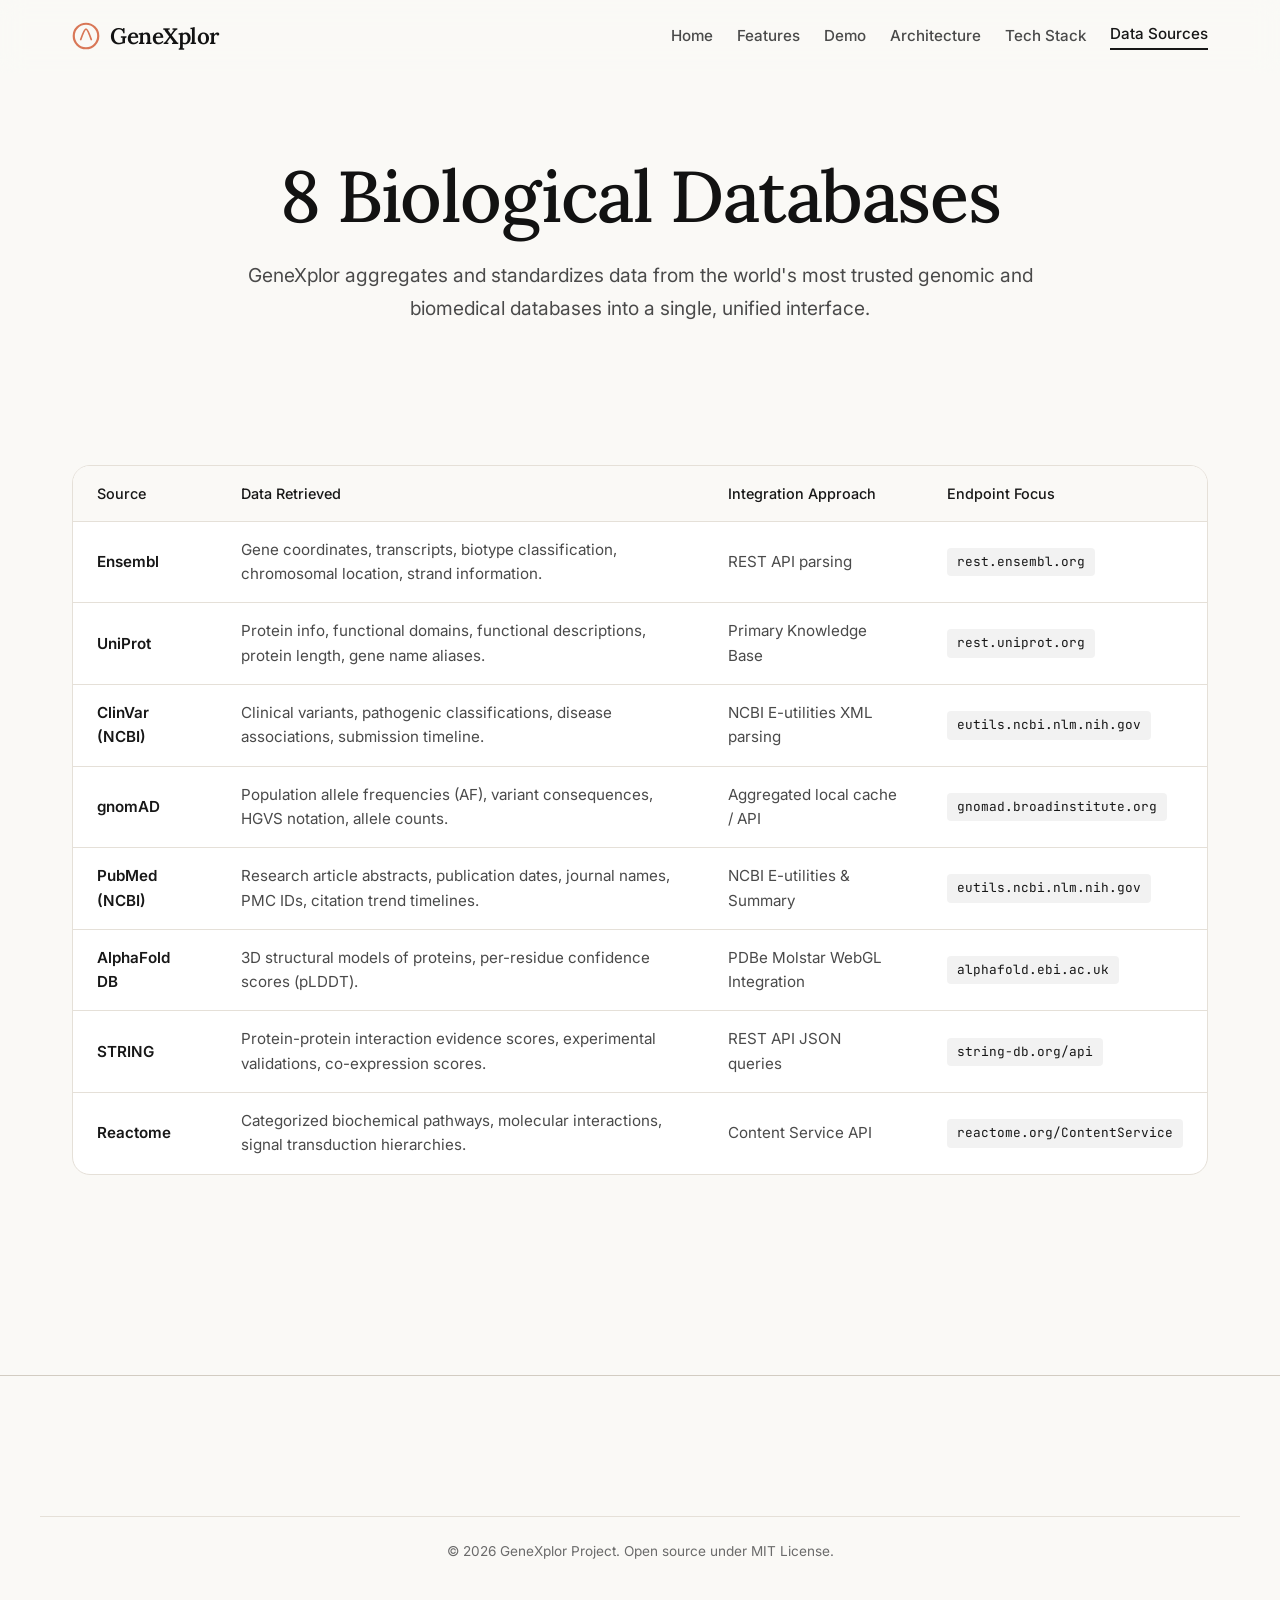
==== data-sources.html @ 65b0dbec "Refactor: Multi-page architecture & light Anthropic theme" ====
<!DOCTYPE html>
<html lang="en">
<head>
  <meta charset="UTF-8">
  <meta name="viewport" content="width=device-width, initial-scale=1.0">
  <title>GeneXplor — Data Sources</title>
  <link rel="stylesheet" href="styles.css">
  <link rel="icon" type="image/svg+xml" href="favicon.svg">
</head>
<body>
  <nav id="navbar">
    <div class="nav-inner">
      <a href="index.html" class="nav-logo">
        <svg fill="none" class="logo-icon" viewBox="0 0 32 32">
          <circle cx="16" cy="16" r="14" stroke="#D97757" stroke-width="2.5"/>
          <path d="M10 20c2-6 4-12 6-12s4 6 6 12" stroke="#D97757" stroke-width="2" stroke-linecap="round"/>
        </svg>
        GeneXplor
      </a>
      <div class="nav-links" id="navLinks">
        <a href="index.html" class="nav-link">Home</a>
        <a href="features.html" class="nav-link">Features</a>
        <a href="demo.html" class="nav-link">Demo</a>
        <a href="architecture.html" class="nav-link">Architecture</a>
        <a href="tech-stack.html" class="nav-link">Tech Stack</a>
        <a href="data-sources.html" class="nav-link active">Data Sources</a>
      </div>
    </div>
  </nav>

  <main>
    <div class="page-header">
      <h1 class="page-title">8 Biological Databases</h1>
      <p class="page-subtitle">GeneXplor aggregates and standardizes data from the world's most trusted genomic and biomedical databases into a single, unified interface.</p>
    </div>

    <section class="section">
      <div class="section-inner">
        <div class="ds-table-wrapper">
          <table>
            <thead>
              <tr>
                <th>Source</th>
                <th>Data Retrieved</th>
                <th>Integration Approach</th>
                <th>Endpoint Focus</th>
              </tr>
            </thead>
            <tbody>
              <tr>
                <td><strong>Ensembl</strong></td>
                <td>Gene coordinates, transcripts, biotype classification, chromosomal location, strand information.</td>
                <td>REST API parsing</td>
                <td><span class="ds-badge">rest.ensembl.org</span></td>
              </tr>
              <tr>
                <td><strong>UniProt</strong></td>
                <td>Protein info, functional domains, functional descriptions, protein length, gene name aliases.</td>
                <td>Primary Knowledge Base</td>
                <td><span class="ds-badge">rest.uniprot.org</span></td>
              </tr>
              <tr>
                <td><strong>ClinVar (NCBI)</strong></td>
                <td>Clinical variants, pathogenic classifications, disease associations, submission timeline.</td>
                <td>NCBI E-utilities XML parsing</td>
                <td><span class="ds-badge">eutils.ncbi.nlm.nih.gov</span></td>
              </tr>
              <tr>
                <td><strong>gnomAD</strong></td>
                <td>Population allele frequencies (AF), variant consequences, HGVS notation, allele counts.</td>
                <td>Aggregated local cache / API</td>
                <td><span class="ds-badge">gnomad.broadinstitute.org</span></td>
              </tr>
              <tr>
                <td><strong>PubMed (NCBI)</strong></td>
                <td>Research article abstracts, publication dates, journal names, PMC IDs, citation trend timelines.</td>
                <td>NCBI E-utilities & Summary</td>
                <td><span class="ds-badge">eutils.ncbi.nlm.nih.gov</span></td>
              </tr>
              <tr>
                <td><strong>AlphaFold DB</strong></td>
                <td>3D structural models of proteins, per-residue confidence scores (pLDDT).</td>
                <td>PDBe Molstar WebGL Integration</td>
                <td><span class="ds-badge">alphafold.ebi.ac.uk</span></td>
              </tr>
              <tr>
                <td><strong>STRING</strong></td>
                <td>Protein-protein interaction evidence scores, experimental validations, co-expression scores.</td>
                <td>REST API JSON queries</td>
                <td><span class="ds-badge">string-db.org/api</span></td>
              </tr>
              <tr>
                <td><strong>Reactome</strong></td>
                <td>Categorized biochemical pathways, molecular interactions, signal transduction hierarchies.</td>
                <td>Content Service API</td>
                <td><span class="ds-badge">reactome.org/ContentService</span></td>
              </tr>
            </tbody>
          </table>
        </div>
      </div>
    </section>
  </main>

  <footer class="site-footer">
    <div class="footer-bottom">
      <p>&copy; 2026 GeneXplor Project. Open source under MIT License.</p>
    </div>
  </footer>
  <script src="script.js"></script>
</body>
</html>
---- styles.css ----
/* ════════════════════════════════════════════════════
   GeneXplor Website — Elegant Anthropic Theme
   ════════════════════════════════════════════════════ */

@import url('https://fonts.googleapis.com/css2?family=Inter:wght@400;500;600&family=Lora:ital,wght@0,400;0,500;0,600;0,700;1,400&family=JetBrains+Mono:wght@400;500&display=swap');

/* ── Reset & Base ── */
*, *::before, *::after { box-sizing: border-box; margin: 0; padding: 0; }

:root {
  /* Backgrounds: Warm & Light */
  --bg-main: #FAF9F6;
  --bg-surface: #FFFFFF;
  --bg-card: #FDFCFB;
  --bg-nav: rgba(250, 249, 246, 0.85);

  /* Texts: High Contrast */
  --text-primary: #171717;
  --text-secondary: #4a4a4a;
  --text-muted: #6b6b6b;
  --text-heading: #121212;

  /* Borders */
  --border-light: #e5e0d8;
  --border-strong: #d2ccc2;
  --border-hover: #b0a79a;

  /* Accents */
  --accent-primary: #D97757; /* Terra Cotta / Earthy Orange */
  --accent-hover: #C56142;
  --accent-secondary: #D4A843;
  --accent-blue: #3E6589;
  --accent-green: #487A65;

  /* Spacing */
  --section-padding: 100px 0;
  --inner-max: 1200px;
  --radius-sm: 6px;
  --radius-md: 12px;
  --radius-lg: 18px;
  --radius-xl: 24px;
}

html { scroll-behavior: smooth; }

body {
  font-family: 'Inter', -apple-system, sans-serif;
  background: var(--bg-main);
  color: var(--text-secondary);
  line-height: 1.6;
  overflow-x: hidden;
  -webkit-font-smoothing: antialiased;
}

/* Typography: Elegant Serif for Headings */
h1, h2, h3, h4 { 
  font-family: 'Lora', serif; 
  color: var(--text-heading); 
  font-weight: 500;
  line-height: 1.2; 
}

h1 { font-size: 4.5rem; letter-spacing: -0.02em; }
h2 { font-size: 2.8rem; letter-spacing: -0.01em; }
h3 { font-size: 1.4rem; font-weight: 600; }

code, pre { font-family: 'JetBrains Mono', monospace; font-size: 0.85em; }

a { color: var(--text-primary); text-decoration: none; transition: opacity 0.2s, color 0.2s; }
a:hover { color: var(--accent-primary); }
strong { color: var(--text-primary); font-weight: 600; }
img { max-width: 100%; display: block; }

/* ── Navbar ── */
#navbar {
  position: sticky; top: 0; left: 0; right: 0; z-index: 100;
  background: var(--bg-nav);
  backdrop-filter: blur(12px);
  -webkit-backdrop-filter: blur(12px);
  border-bottom: 1px solid transparent;
  transition: border-color 0.3s;
}
#navbar.scrolled { border-bottom: 1px solid var(--border-light); }

.nav-inner {
  max-width: var(--inner-max); margin: 0 auto; padding: 0 32px;
  display: flex; align-items: center; justify-content: space-between; height: 72px;
}
.nav-logo {
  display: flex; align-items: center; gap: 10px;
  font-family: 'Lora', serif; font-weight: 600; font-size: 1.4rem;
  color: var(--text-heading); text-decoration: none; letter-spacing: -0.02em;
}
.logo-icon { width: 28px; height: 28px; }

.nav-links { display: flex; gap: 24px; align-items: center; }
.nav-link {
  font-size: 0.95rem; font-weight: 500; color: var(--text-secondary);
  transition: color 0.2s;
}
.nav-link:hover, .nav-link.active { color: var(--text-primary); }
.nav-link.active { border-bottom: 2px solid var(--text-primary); padding-bottom: 2px; }

.nav-mobile-toggle { display: none; background: none; border: none; cursor: pointer; padding: 8px; }
.nav-mobile-toggle span {
  display: block; width: 22px; height: 2px; background: var(--text-primary);
  margin: 5px 0; transition: 0.3s;
}

/* Buttons */
.btn {
  display: inline-flex; align-items: center; justify-content: center; gap: 8px;
  padding: 12px 24px; border-radius: var(--radius-md);
  font-family: 'Inter', sans-serif; font-size: 0.95rem; font-weight: 500;
  cursor: pointer; transition: all 0.2s; text-decoration: none; border: 1px solid transparent;
}
.btn-primary {
  background: var(--text-primary); color: #FFF;
}
.btn-primary:hover {
  background: #333; color: #FFF; transform: translateY(-1px);
}
.btn-outline {
  background: transparent; color: var(--text-primary);
  border: 1px solid var(--border-strong);
}
.btn-outline:hover {
  border-color: var(--text-primary); background: var(--bg-surface);
}

/* ── Page Layouts ── */
.page-header {
  padding: 80px 0 40px; text-align: center; max-width: 800px; margin: 0 auto;
}
.page-title { margin-bottom: 20px; font-weight: 500; }
.page-subtitle { font-size: 1.2rem; color: var(--text-secondary); line-height: 1.7; }

.section { padding: var(--section-padding); flex: 1; }
.section-inner { max-width: var(--inner-max); margin: 0 auto; padding: 0 32px; }

.section-header { text-align: left; margin-bottom: 50px; }
.section-header h2 { font-size: 2.5rem; margin-bottom: 16px; font-weight: 500; }
.section-header p { font-size: 1.1rem; max-width: 700px; color: var(--text-secondary); }

/* ── Hero ── */
.hero-section {
  display: flex; align-items: center; justify-content: center;
  min-height: 85vh; padding-top: 40px; text-align: center;
}
.hero-inner { max-width: 900px; padding: 0 32px; }
.hero-title { font-size: 5rem; line-height: 1.05; margin-bottom: 24px; font-weight: 500; letter-spacing: -0.03em; }
.hero-subtitle { font-size: 1.25rem; color: var(--text-secondary); margin-bottom: 40px; line-height: 1.6; max-width: 700px; margin-left: auto; margin-right: auto; }
.hero-cta-row { display: flex; gap: 16px; justify-content: center; margin-bottom: 60px; }

/* Blob Accents in Home */
.blob { position: absolute; z-index: -1; opacity: 0.8; }
.blob-1 { top: 10%; right: 5%; width: 400px; }
.blob-2 { bottom: 10%; left: -5%; width: 300px; opacity: 0.5; }

/* Stats (Home) */
.stats-strip {
  border-top: 1px solid var(--border-light);
  border-bottom: 1px solid var(--border-light);
  padding: 40px 0; background: var(--bg-surface);
}
.stats-inner {
  max-width: var(--inner-max); margin: 0 auto; padding: 0 32px;
  display: flex; justify-content: space-around; flex-wrap: wrap; gap: 30px;
}
.stat-item { text-align: center; }
.stat-number { font-family: 'Lora', serif; font-size: 2.5rem; font-weight: 500; color: var(--text-primary); }
.stat-label { font-size: 0.85rem; color: var(--text-muted); text-transform: uppercase; letter-spacing: 0.05em; margin-top: 4px; }

/* ── Generic Grids ── */
.grid-3 { display: grid; grid-template-columns: repeat(3, 1fr); gap: 24px; }
.grid-2 { display: grid; grid-template-columns: repeat(2, 1fr); gap: 32px; }

/* ── Feature Cards ── */
.feature-card {
  background: var(--bg-surface); border: 1px solid var(--border-light);
  border-radius: var(--radius-lg); padding: 36px;
  transition: box-shadow 0.3s, transform 0.3s;
}
.feature-card:hover {
  box-shadow: 0 12px 24px rgba(0,0,0,0.04); transform: translateY(-2px);
  border-color: var(--border-hover);
}
.feature-icon {
  margin-bottom: 24px; color: var(--accent-primary);
}
.feature-icon svg { width: 32px; height: 32px; stroke-width: 1.5; }
.feature-card h3 { font-family: 'Inter', sans-serif; font-size: 1.25rem; font-weight: 500; margin-bottom: 12px; }
.feature-card p { font-size: 0.95rem; color: var(--text-secondary); line-height: 1.6; }

/* ── Demo Gallery ── */
.demo-gallery { display: flex; flex-direction: column; gap: 60px; }
.demo-item { display: flex; flex-direction: column; gap: 20px; }
.demo-browser {
  background: var(--bg-card); border: 1px solid var(--border-strong);
  border-radius: var(--radius-lg); padding: 8px; 
  box-shadow: 0 20px 40px rgba(0,0,0,0.06);
}
.demo-browser img { border-radius: var(--radius-sm); border: 1px solid var(--border-light); }
.demo-info { text-align: left; max-width: 600px; margin: 0 auto; text-align: center; }
.demo-info h3 { font-size: 1.5rem; margin-bottom: 8px; }
.demo-info p { color: var(--text-secondary); }

/* ── Architecture Layers ── */
.arch-layer {
  background: var(--bg-surface); border: 1px solid var(--border-light);
  border-radius: var(--radius-xl); padding: 48px; margin-bottom: 32px;
}
.arch-layer-header { margin-bottom: 32px; border-bottom: 1px solid var(--border-light); padding-bottom: 24px; }
.arch-layer-header h3 { font-size: 1.8rem; margin-bottom: 8px; }
.arch-layer-header p { font-size: 1.05rem; color: var(--text-secondary); max-width: 800px; }

.arch-sub-grid { display: grid; grid-template-columns: repeat(3, 1fr); gap: 20px; }
.arch-sub-card {
  padding: 24px; border-radius: var(--radius-md); background: var(--bg-main);
  border: 1px solid var(--border-light);
}
.arch-sub-card strong { font-size: 1.05rem; display: block; margin-bottom: 8px; font-weight: 500; color: var(--text-primary); }
.arch-sub-card p { font-size: 0.9rem; color: var(--text-secondary); }

/* ── Tech Stack ── */
.tech-category { margin-bottom: 60px; }
.tech-category h3 { font-size: 1.5rem; margin-bottom: 24px; padding-bottom: 12px; border-bottom: 1px solid var(--border-light); }
.tech-grid { display: grid; grid-template-columns: repeat(auto-fill, minmax(280px, 1fr)); gap: 16px; }
.tech-card {
  display: flex; gap: 16px; padding: 20px; border-radius: var(--radius-md);
  background: var(--bg-surface); border: 1px solid var(--border-light);
  align-items: center;
}
.tech-emoji { font-size: 1.5rem; }
.tech-info strong { display: block; font-size: 1rem; font-weight: 500; }
.tech-info p { font-size: 0.85rem; color: var(--text-muted); margin-top: 4px; }

/* ── Data Sources Tables ── */
.ds-table-wrapper {
  overflow-x: auto; background: var(--bg-surface); border-radius: var(--radius-lg);
  border: 1px solid var(--border-light); margin-bottom: 40px;
}
table { width: 100%; border-collapse: collapse; text-align: left; }
th, td { padding: 16px 24px; border-bottom: 1px solid var(--border-light); }
th { font-family: 'Inter', sans-serif; font-weight: 500; color: var(--text-primary); font-size: 0.9rem; background: var(--bg-main); }
td { font-size: 0.95rem; color: var(--text-secondary); }
tr:last-child td { border-bottom: none; }
.ds-badge { display: inline-block; padding: 4px 10px; border-radius: 4px; background: rgba(0,0,0,0.05); font-family: 'JetBrains Mono'; font-size: 0.8rem; color: var(--text-primary); }

/* ── Code Blocks / Get Started ── */
.setup-container { max-width: 800px; margin: 0 auto; }
.code-block {
  background: #111; color: #f8f8f2; padding: 24px; border-radius: var(--radius-lg);
  overflow-x: auto; margin: 32px 0; font-family: 'JetBrains Mono', monospace; font-size: 0.9rem; line-height: 1.7;
}
.code-comment { color: #8b949e; }
.code-cmd { color: #58a6ff; }
.setup-step { margin-bottom: 32px; }
.setup-step h3 { font-family: 'Inter', sans-serif; font-size: 1.1rem; margin-bottom: 12px; }

/* ── Footer ── */
.site-footer {
  border-top: 1px solid var(--border-strong);
  background: var(--bg-main);
  padding: 80px 0 40px; margin-top: 60px;
}
.footer-inner {
  max-width: var(--inner-max); margin: 0 auto; padding: 0 32px;
  display: grid; grid-template-columns: 2fr 1fr 1fr 1fr; gap: 40px;
}
.footer-brand .nav-logo { margin-bottom: 16px; }
.footer-desc { font-size: 0.9rem; color: var(--text-muted); max-width: 320px; }
.footer-col h4 {
  font-family: 'Inter', sans-serif; font-size: 0.9rem; font-weight: 600; color: var(--text-primary);
  margin-bottom: 20px;
}
.footer-col a {
  display: block; font-size: 0.9rem; color: var(--text-secondary);
  padding: 6px 0;
}
.footer-bottom {
  max-width: var(--inner-max); margin: 0 auto; padding: 24px 32px 0;
  margin-top: 60px; border-top: 1px solid var(--border-light);
  text-align: center; font-size: 0.85rem; color: var(--text-muted);
}

/* ── Responsive ── */
@media (max-width: 1024px) {
  .hero-title { font-size: 4rem; }
  .grid-3 { grid-template-columns: repeat(2, 1fr); }
  .arch-sub-grid { grid-template-columns: repeat(2, 1fr); }
  .footer-inner { grid-template-columns: 1fr 1fr; }
}

@media (max-width: 768px) {
  .nav-links { display: none; }
  .nav-mobile-toggle { display: block; }
  .hero-title { font-size: 3rem; }
  .grid-3, .grid-2 { grid-template-columns: 1fr; }
  .arch-sub-grid { grid-template-columns: 1fr; }
  .footer-inner { grid-template-columns: 1fr; }
  .section { padding: 60px 0; }
}
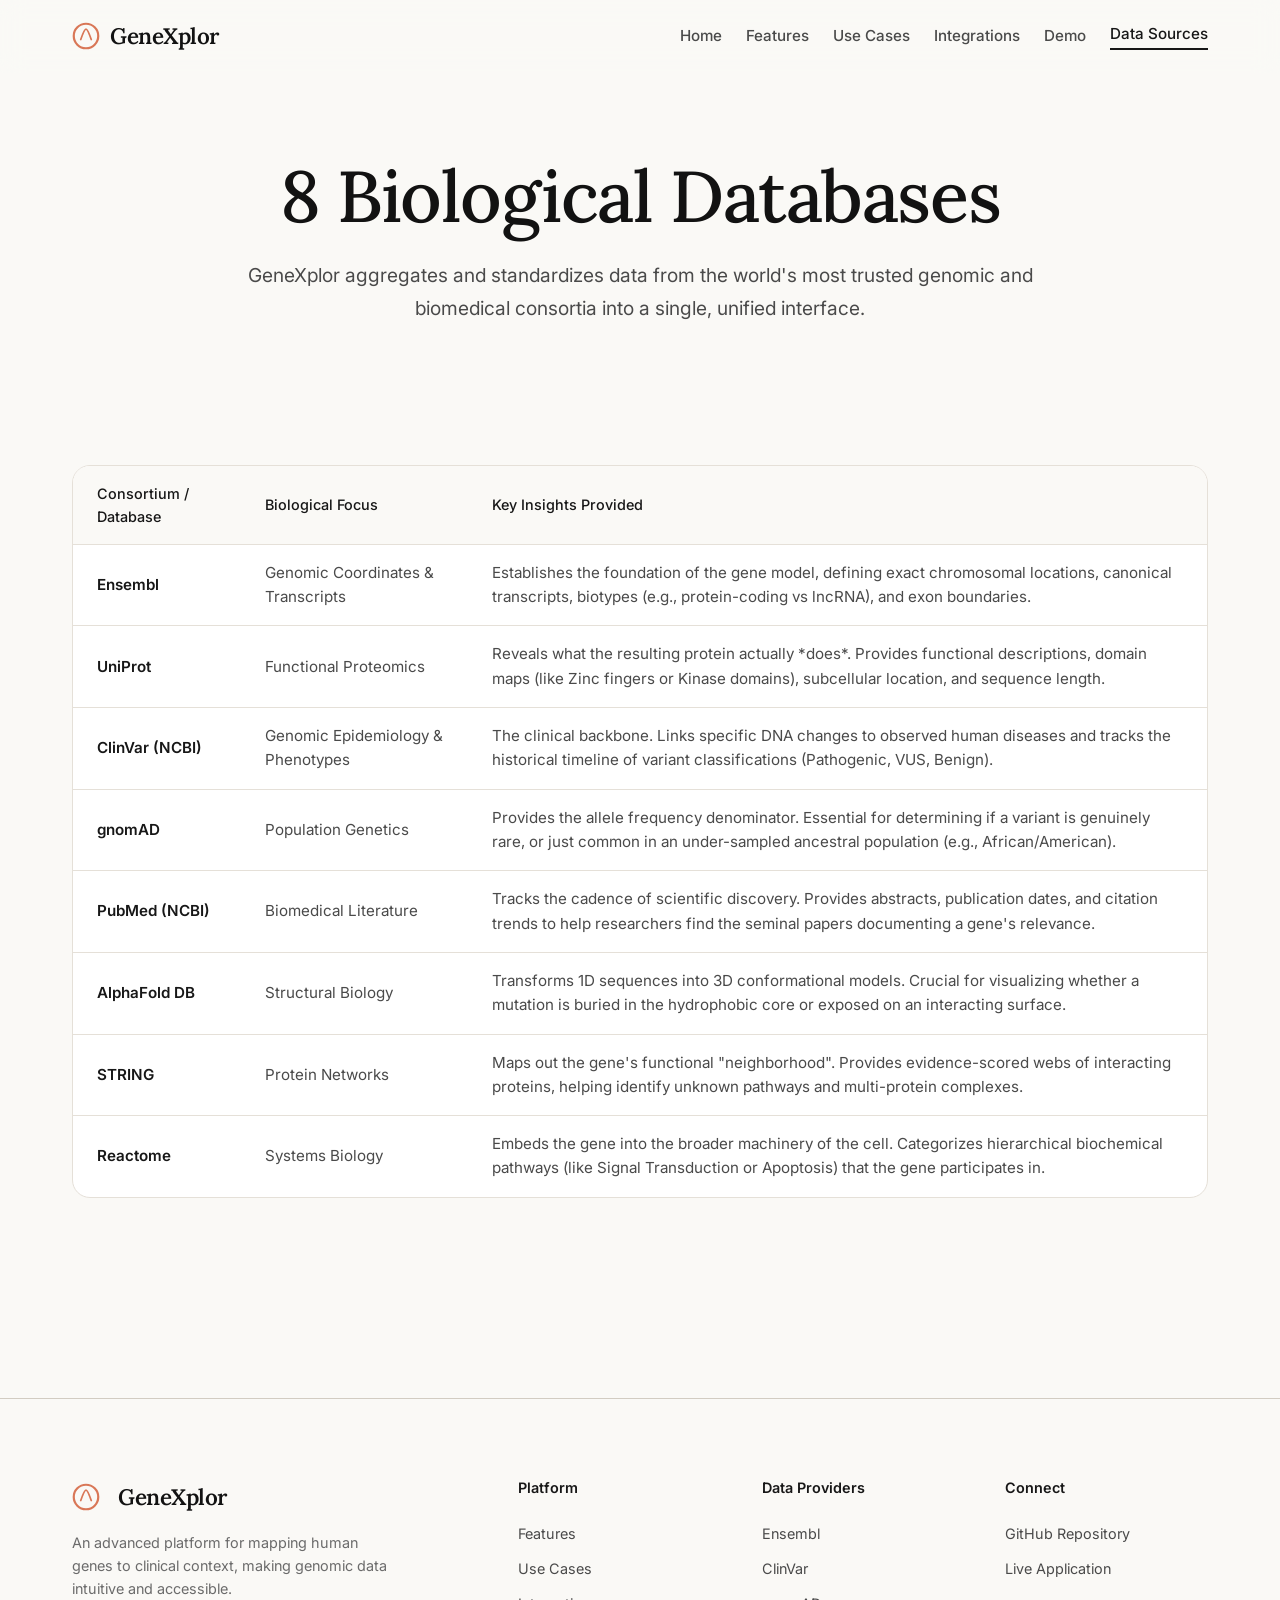
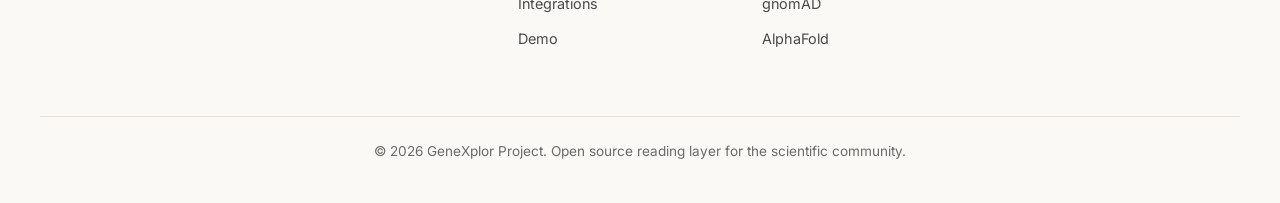
==== commit 3149c085: "Refactor: Pivot content to Scientific Community (Use Cases, Integrations)" ====
--- a/data-sources.html
+++ b/data-sources.html
@@ -3,7 +3,7 @@
 <head>
   <meta charset="UTF-8">
   <meta name="viewport" content="width=device-width, initial-scale=1.0">
-  <title>GeneXplor — Data Sources</title>
+  <title>GeneXplor — Biological Databases</title>
   <link rel="stylesheet" href="styles.css">
   <link rel="icon" type="image/svg+xml" href="favicon.svg">
 </head>
@@ -20,18 +20,21 @@
       <div class="nav-links" id="navLinks">
         <a href="index.html" class="nav-link">Home</a>
         <a href="features.html" class="nav-link">Features</a>
+        <a href="use-cases.html" class="nav-link">Use Cases</a>
+        <a href="integrations.html" class="nav-link">Integrations</a>
         <a href="demo.html" class="nav-link">Demo</a>
-        <a href="architecture.html" class="nav-link">Architecture</a>
-        <a href="tech-stack.html" class="nav-link">Tech Stack</a>
         <a href="data-sources.html" class="nav-link active">Data Sources</a>
       </div>
+      <button class="nav-mobile-toggle" id="mobileToggle" aria-label="Toggle Navigation">
+        <span></span><span></span><span></span>
+      </button>
     </div>
   </nav>
 
   <main>
     <div class="page-header">
       <h1 class="page-title">8 Biological Databases</h1>
-      <p class="page-subtitle">GeneXplor aggregates and standardizes data from the world's most trusted genomic and biomedical databases into a single, unified interface.</p>
+      <p class="page-subtitle">GeneXplor aggregates and standardizes data from the world's most trusted genomic and biomedical consortia into a single, unified interface.</p>
     </div>
 
     <section class="section">
@@ -40,60 +43,51 @@
           <table>
             <thead>
               <tr>
-                <th>Source</th>
-                <th>Data Retrieved</th>
-                <th>Integration Approach</th>
-                <th>Endpoint Focus</th>
+                <th>Consortium / Database</th>
+                <th>Biological Focus</th>
+                <th>Key Insights Provided</th>
               </tr>
             </thead>
             <tbody>
               <tr>
                 <td><strong>Ensembl</strong></td>
-                <td>Gene coordinates, transcripts, biotype classification, chromosomal location, strand information.</td>
-                <td>REST API parsing</td>
-                <td><span class="ds-badge">rest.ensembl.org</span></td>
+                <td>Genomic Coordinates & Transcripts</td>
+                <td>Establishes the foundation of the gene model, defining exact chromosomal locations, canonical transcripts, biotypes (e.g., protein-coding vs lncRNA), and exon boundaries.</td>
               </tr>
               <tr>
                 <td><strong>UniProt</strong></td>
-                <td>Protein info, functional domains, functional descriptions, protein length, gene name aliases.</td>
-                <td>Primary Knowledge Base</td>
-                <td><span class="ds-badge">rest.uniprot.org</span></td>
+                <td>Functional Proteomics</td>
+                <td>Reveals what the resulting protein actually *does*. Provides functional descriptions, domain maps (like Zinc fingers or Kinase domains), subcellular location, and sequence length.</td>
               </tr>
               <tr>
                 <td><strong>ClinVar (NCBI)</strong></td>
-                <td>Clinical variants, pathogenic classifications, disease associations, submission timeline.</td>
-                <td>NCBI E-utilities XML parsing</td>
-                <td><span class="ds-badge">eutils.ncbi.nlm.nih.gov</span></td>
+                <td>Genomic Epidemiology & Phenotypes</td>
+                <td>The clinical backbone. Links specific DNA changes to observed human diseases and tracks the historical timeline of variant classifications (Pathogenic, VUS, Benign).</td>
               </tr>
               <tr>
                 <td><strong>gnomAD</strong></td>
-                <td>Population allele frequencies (AF), variant consequences, HGVS notation, allele counts.</td>
-                <td>Aggregated local cache / API</td>
-                <td><span class="ds-badge">gnomad.broadinstitute.org</span></td>
+                <td>Population Genetics</td>
+                <td>Provides the allele frequency denominator. Essential for determining if a variant is genuinely rare, or just common in an under-sampled ancestral population (e.g., African/American).</td>
               </tr>
               <tr>
                 <td><strong>PubMed (NCBI)</strong></td>
-                <td>Research article abstracts, publication dates, journal names, PMC IDs, citation trend timelines.</td>
-                <td>NCBI E-utilities & Summary</td>
-                <td><span class="ds-badge">eutils.ncbi.nlm.nih.gov</span></td>
+                <td>Biomedical Literature</td>
+                <td>Tracks the cadence of scientific discovery. Provides abstracts, publication dates, and citation trends to help researchers find the seminal papers documenting a gene's relevance.</td>
               </tr>
               <tr>
                 <td><strong>AlphaFold DB</strong></td>
-                <td>3D structural models of proteins, per-residue confidence scores (pLDDT).</td>
-                <td>PDBe Molstar WebGL Integration</td>
-                <td><span class="ds-badge">alphafold.ebi.ac.uk</span></td>
+                <td>Structural Biology</td>
+                <td>Transforms 1D sequences into 3D conformational models. Crucial for visualizing whether a mutation is buried in the hydrophobic core or exposed on an interacting surface.</td>
               </tr>
               <tr>
                 <td><strong>STRING</strong></td>
-                <td>Protein-protein interaction evidence scores, experimental validations, co-expression scores.</td>
-                <td>REST API JSON queries</td>
-                <td><span class="ds-badge">string-db.org/api</span></td>
+                <td>Protein Networks</td>
+                <td>Maps out the gene's functional "neighborhood". Provides evidence-scored webs of interacting proteins, helping identify unknown pathways and multi-protein complexes.</td>
               </tr>
               <tr>
                 <td><strong>Reactome</strong></td>
-                <td>Categorized biochemical pathways, molecular interactions, signal transduction hierarchies.</td>
-                <td>Content Service API</td>
-                <td><span class="ds-badge">reactome.org/ContentService</span></td>
+                <td>Systems Biology</td>
+                <td>Embeds the gene into the broader machinery of the cell. Categorizes hierarchical biochemical pathways (like Signal Transduction or Apoptosis) that the gene participates in.</td>
               </tr>
             </tbody>
           </table>
@@ -103,8 +97,39 @@
   </main>
 
   <footer class="site-footer">
+    <div class="footer-inner">
+      <div class="footer-brand">
+        <a href="index.html" class="nav-logo">
+          <svg fill="none" class="logo-icon" viewBox="0 0 32 32" style="margin-right:8px;">
+            <circle cx="16" cy="16" r="14" stroke="#D97757" stroke-width="2.5"/>
+            <path d="M10 20c2-6 4-12 6-12s4 6 6 12" stroke="#D97757" stroke-width="2" stroke-linecap="round"/>
+          </svg>
+          GeneXplor
+        </a>
+        <p class="footer-desc" style="margin-top:16px;">An advanced platform for mapping human genes to clinical context, making genomic data intuitive and accessible.</p>
+      </div>
+      <div class="footer-col">
+        <h4>Platform</h4>
+        <a href="features.html">Features</a>
+        <a href="use-cases.html">Use Cases</a>
+        <a href="integrations.html">Integrations</a>
+        <a href="demo.html">Demo</a>
+      </div>
+      <div class="footer-col">
+        <h4>Data Providers</h4>
+        <a href="https://useast.ensembl.org/" target="_blank">Ensembl</a>
+        <a href="https://www.ncbi.nlm.nih.gov/clinvar/" target="_blank">ClinVar</a>
+        <a href="https://gnomad.broadinstitute.org/" target="_blank">gnomAD</a>
+        <a href="https://alphafold.ebi.ac.uk/" target="_blank">AlphaFold</a>
+      </div>
+      <div class="footer-col">
+        <h4>Connect</h4>
+        <a href="https://github.com/contact-ajmal/geneXplor" target="_blank">GitHub Repository</a>
+        <a href="https://genexplor.app" target="_blank">Live Application</a>
+      </div>
+    </div>
     <div class="footer-bottom">
-      <p>&copy; 2026 GeneXplor Project. Open source under MIT License.</p>
+      <p>&copy; 2026 GeneXplor Project. Open source reading layer for the scientific community.</p>
     </div>
   </footer>
   <script src="script.js"></script>
